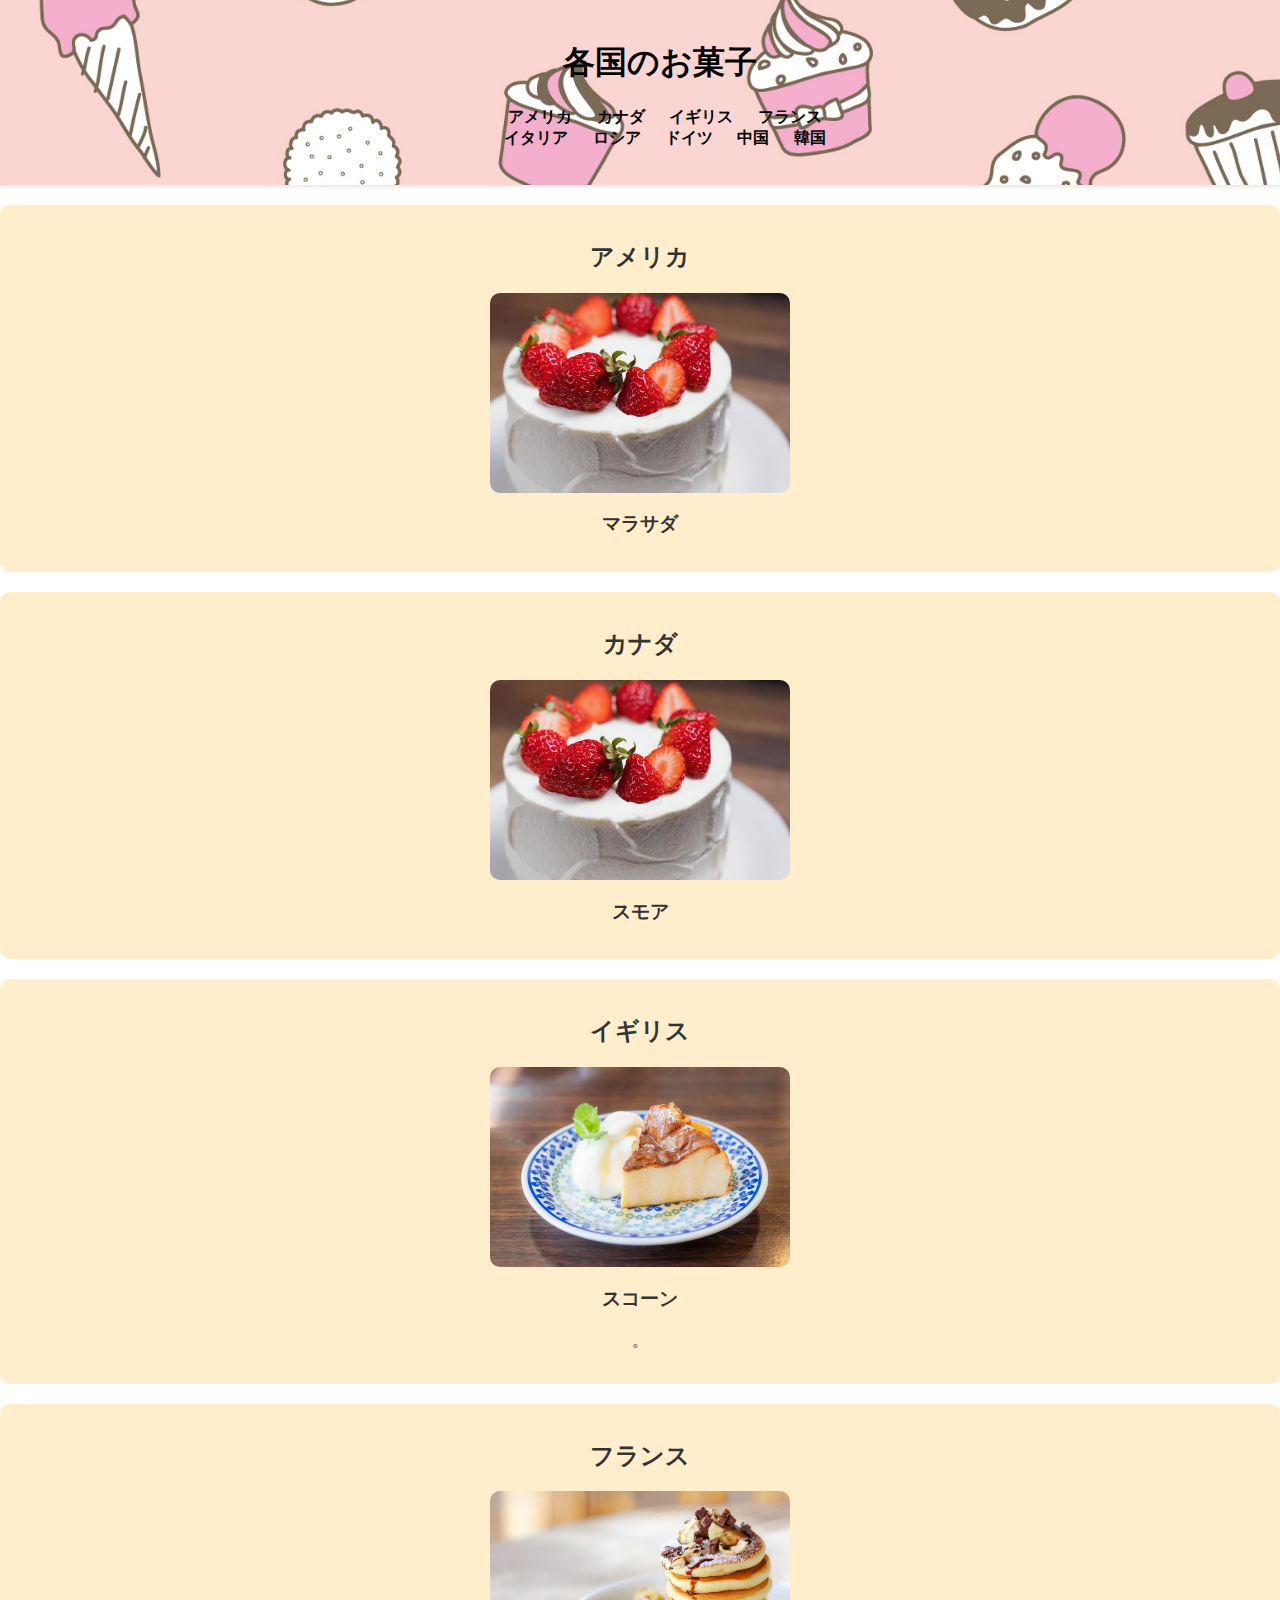
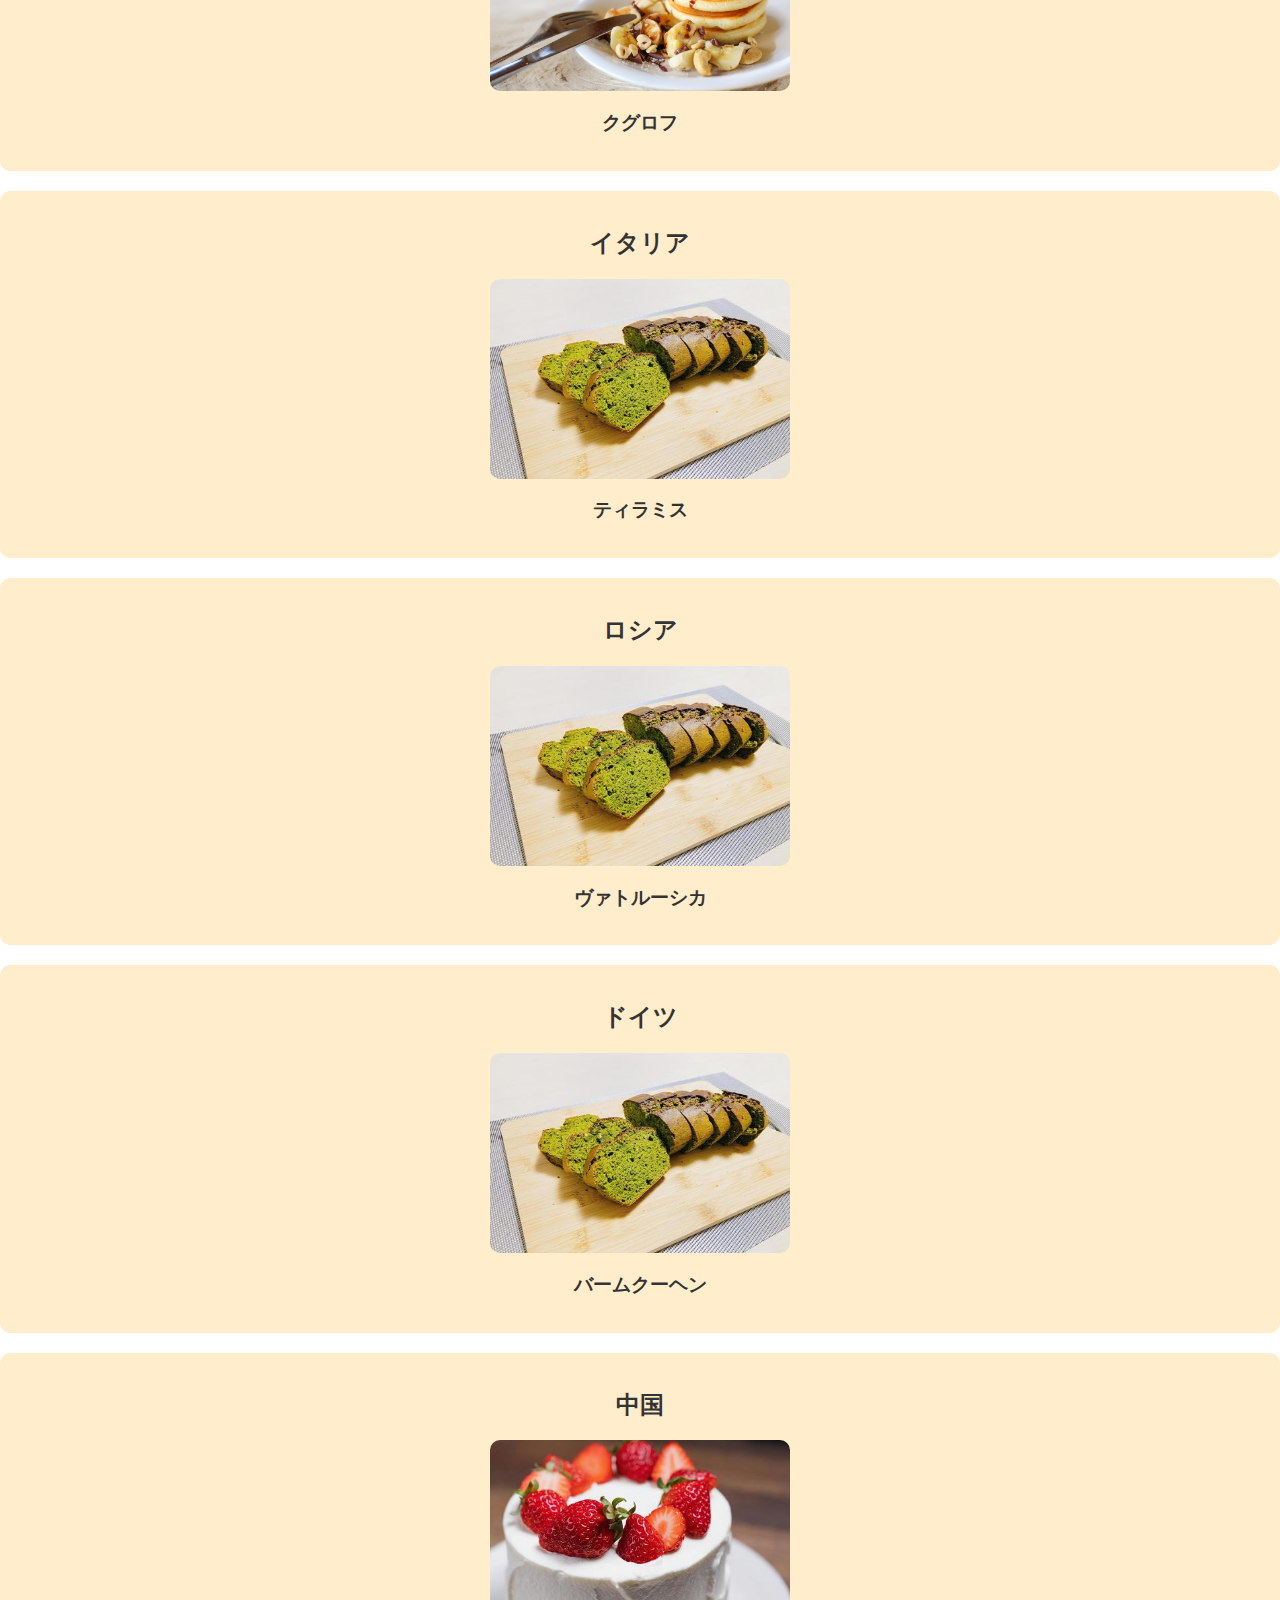
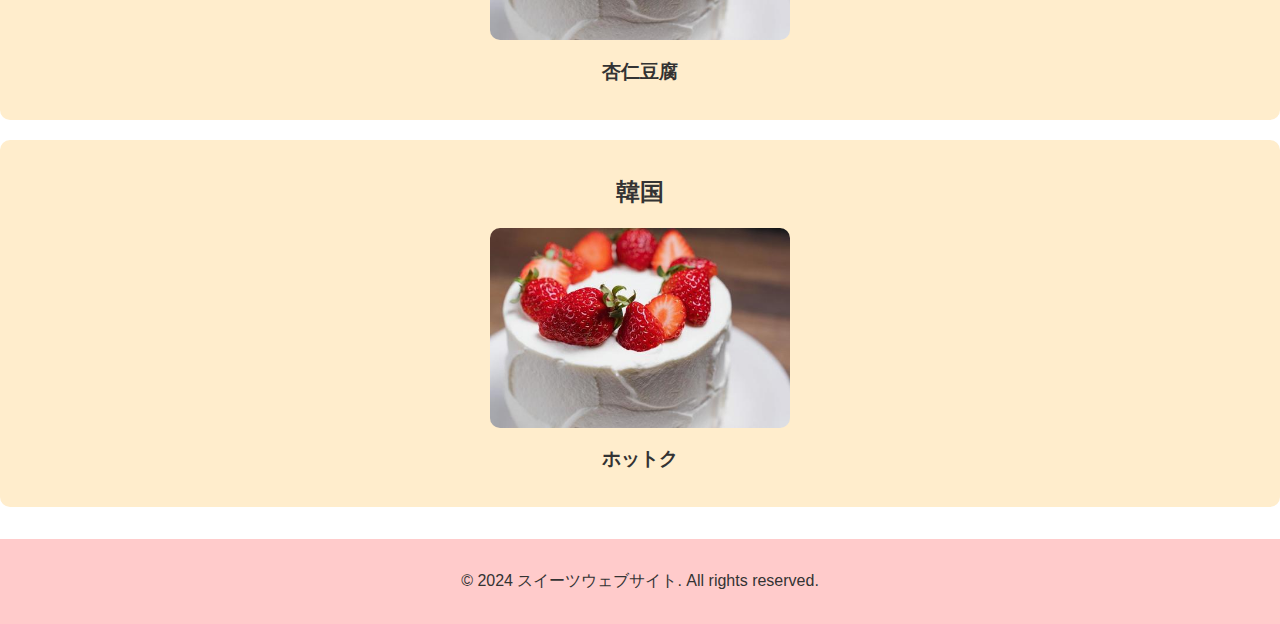
==== a各国のお菓子.html @ 69ffba8b "Add files via upload" ====
<html lang="ja">
<head>
    <meta charset="UTF-8">
    <title>各国のお菓子</title>
    <link rel="stylesheet" href="a.css">
</head>
<body>
    <header>
        <h1>各国のお菓子</h1>
        <nav>
            <ul class="menu">
                <li><a href="#ame">アメリカ</a></li>
                <li><a href="#kana">カナダ</a></li>
                <li><a href="#igi">イギリス</a></li>
                <li><a href="#hura">フランス<br></a></li>
                <li><a href="#ita">イタリア</a></li>
                <li><a href="#rosi">ロシア</a></li>
                <li><a href="#doi">ドイツ</a></li>
                <li><a href="#chuu">中国</a></li>
                <li><a href="#kan">韓国</a></li>
            </ul>
        </nav>
    </header>

    <main>
        <section id="ame">
            <h2>アメリカ</h2>
            <img src="img/shoto.jpeg"width="300" height="200" alt="アメリカ">
            <h3>マラサダ</h3>
            <p>
            </p>

            
        </section>
        <section id="kana">
            <h2>カナダ</h2>
            <img src="img/shoto.jpeg" width="300" height="200"alt="カナダ">
            <h3>スモア</h3>
            <p>
            </p>

            
        </section>

        <section id="igi">
            <h2>イギリス</h2>
            <img src="img/ci-zu.jpeg"width="300" height="200" alt="イギリス">
            <h3>スコーン</h3>
            <p>。
            </p>
        </section>

        <section id="hura">
            <h2>フランス</h2>
            <img src="img/hot.jpeg"width="300" height="200" alt="フランス">
            <h3>クグロフ</h3>
            <p>
            </p>
                 
        </section>

        <section id="ita">
            <h2>イタリア</h2>
            <img src="img/poundo.jpeg"width="300" height="200" alt="イタリア">
            <h3>ティラミス</h3>
            <p>
            </p>
            
        </section>
        <section id="rosi">
            <h2>ロシア</h2>
            <img src="img/poundo.jpeg"width="300" height="200" alt="ロシア">
            <h3>ヴァトルーシカ</h3>
            <p>
            </p>
            
        </section>
        <section id="doi">
            <h2>ドイツ</h2>
            <img src="img/poundo.jpeg"width="300" height="200" alt="ドイツ">
            <h3>バームクーヘン</h3>
            <p>
            </p>
            
        </section>
        <section id="chuu">
                <h2>中国</h2>
                <img src="img/shoto.jpeg" width="300" height="200"alt="中国">
                <h3>杏仁豆腐</h3>
                <p>
                </p>
        </section>
        <section id="kan">
            <h2>韓国</h2>
            <img src="img/shoto.jpeg" width="300" height="200"alt="韓国">
            <h3>ホットク</h3>
            <p>
            </p>
        </section>
    </main>

    <footer>
        <p>&copy; 2024 スイーツウェブサイト. All rights reserved.</p>
    </footer>
</body>
</html>
---- a.css ----
body {
    font-family: 'Arial', sans-serif;
    background: url('background.jpg') no-repeat center center fixed;
    background-size: cover;
    color: #333;
    margin: 0;
    padding: 0;
    text-align: center;
}
header {
    background-image: url('img/446857.jpg'); 
    background-size: cover; 
    background-position: center; 
    padding: 20px;
    box-shadow: 0 2px 4px rgba(0, 0, 0, 0.1);
    color: #000000;
    text-align: center;
    width: 100%;
}
h1 {
    color: #000000;
}
nav .menu {
    list-style-type: none;
    padding: 0;
}
nav .menu li {
    display: inline;
    margin: 0 10px;
}
nav .menu li a {
    color: #000000;
    text-decoration: none;
    font-weight: bold;
}
section {
    margin: 20px 0;
    padding: 20px;
    background-color: #ffedcc;
    border-radius: 10px;
    padding: 1rem;
    text-align: center;
}
img {
    border-radius: 10px;
}
footer  {
        background-color: #ffcbcb;
        color: #333;
        text-align: center;
        padding: 1rem 0;
        width: 100%;
        margin-top: 2rem;
    }
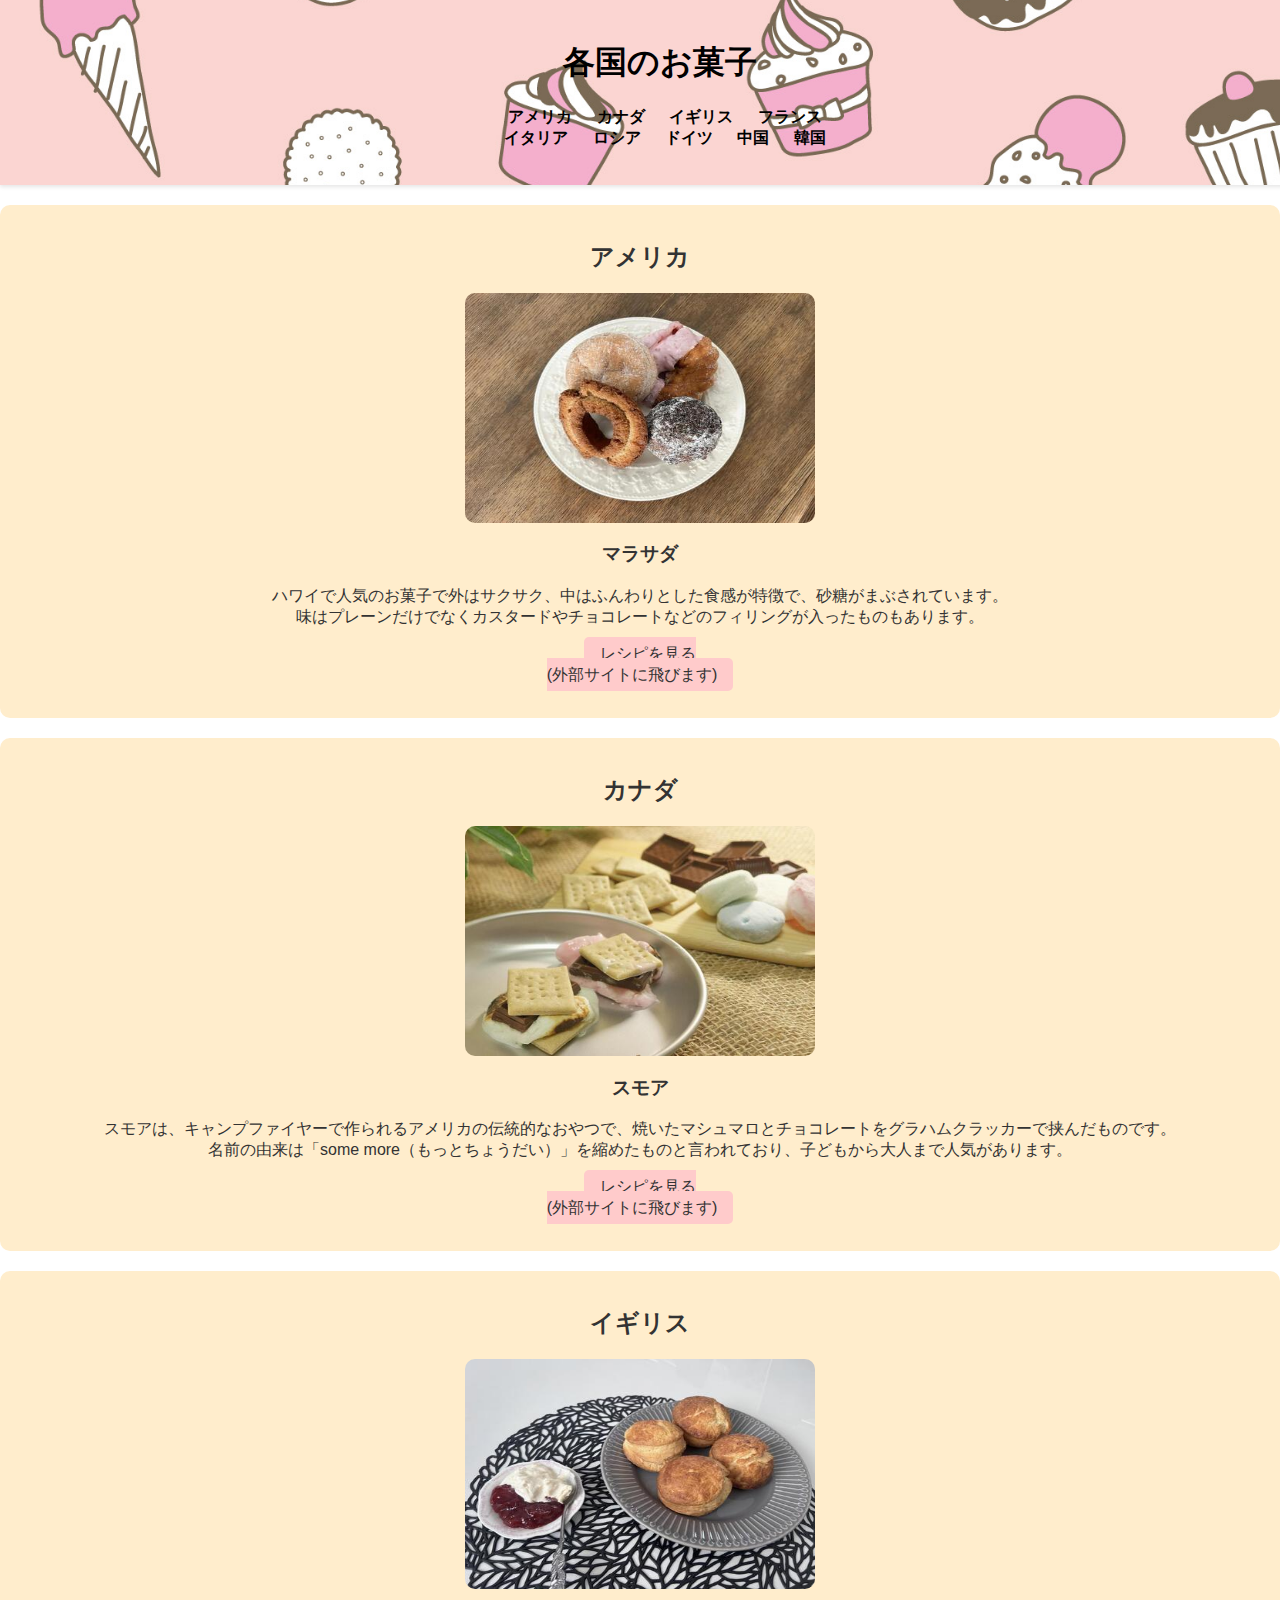
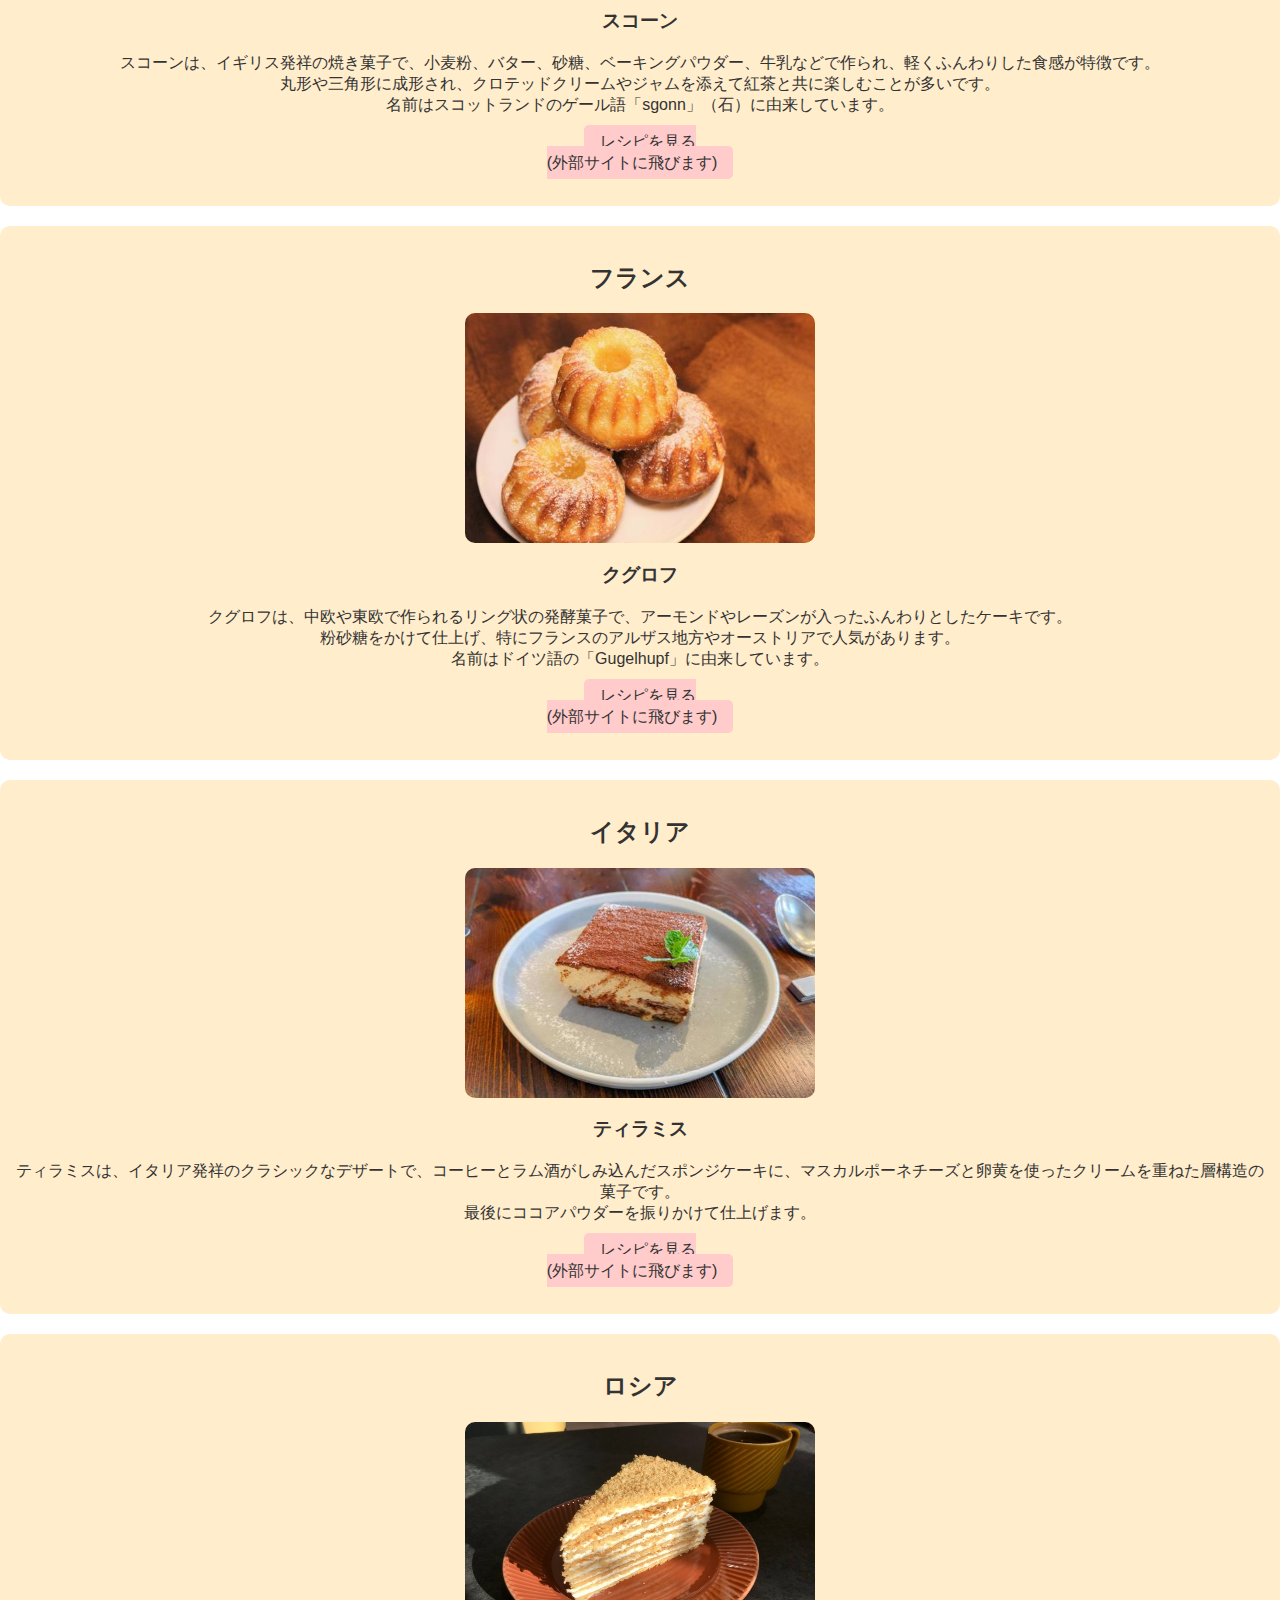
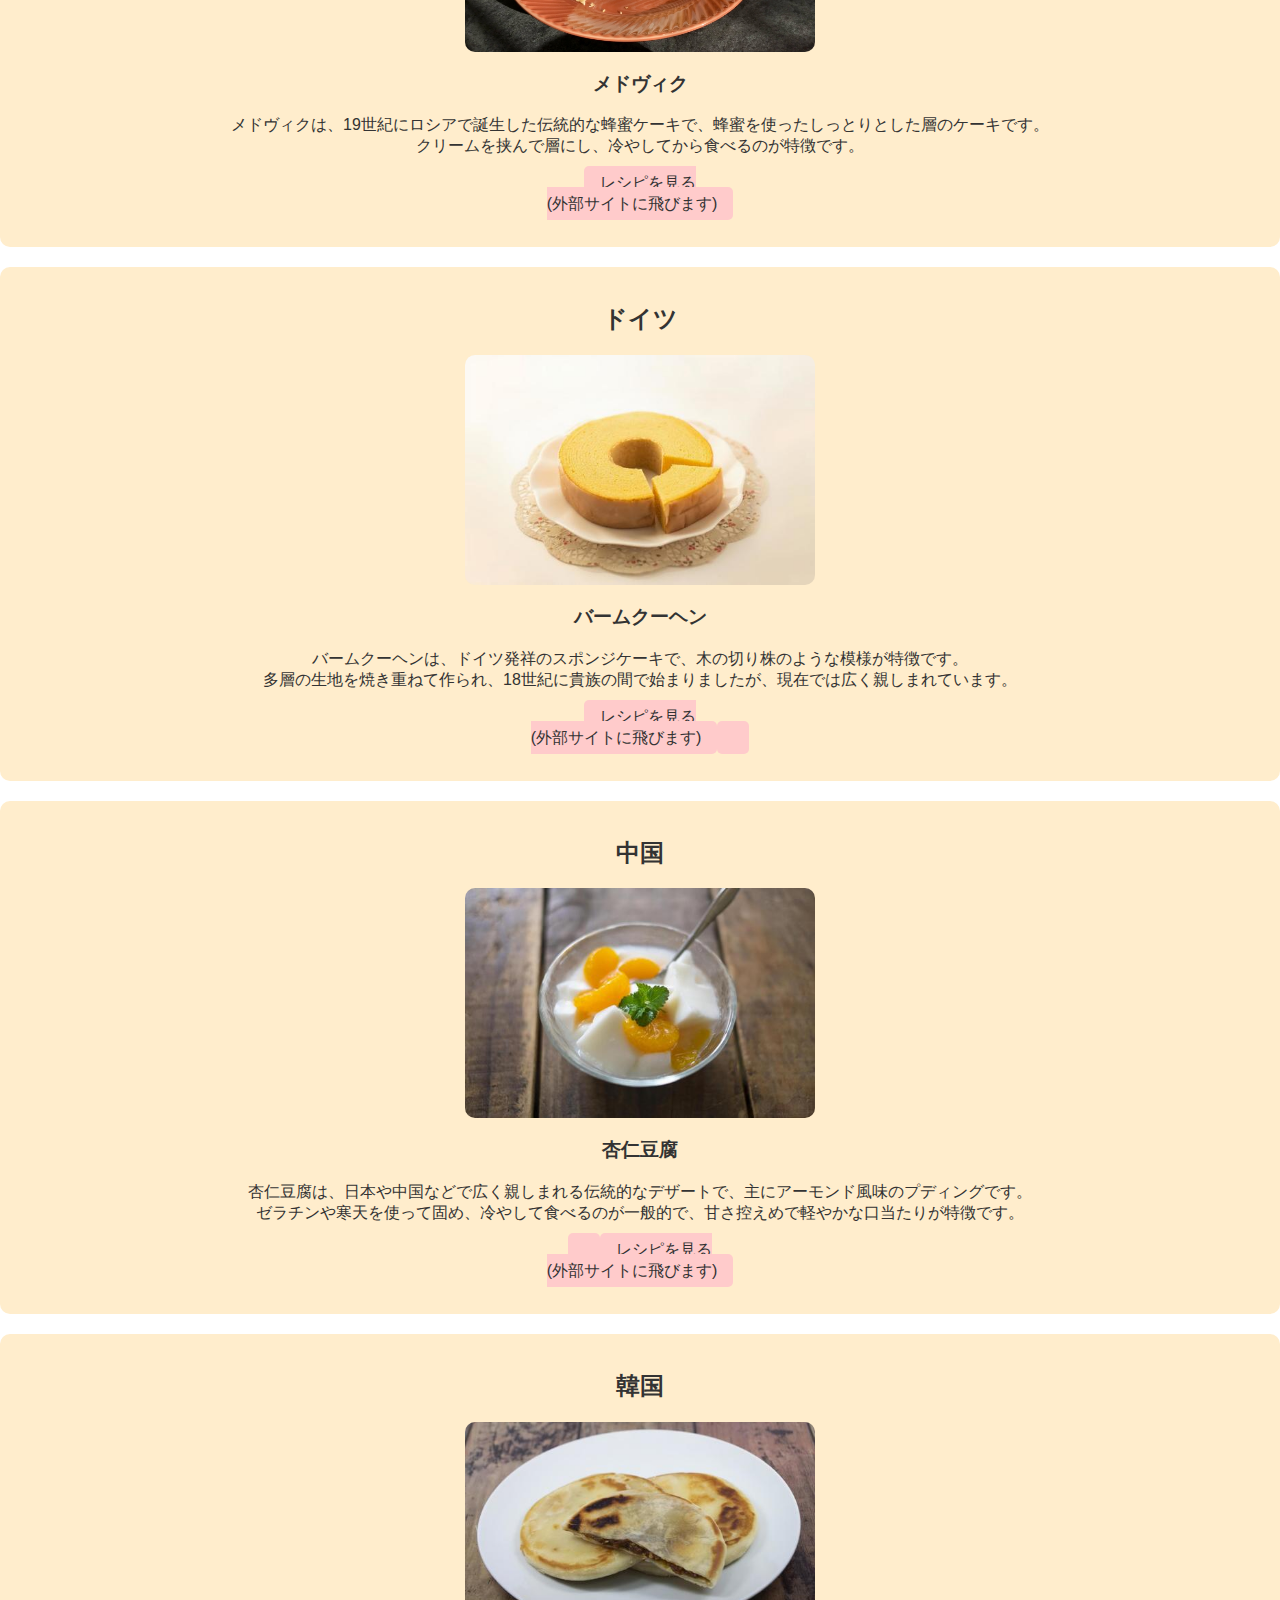
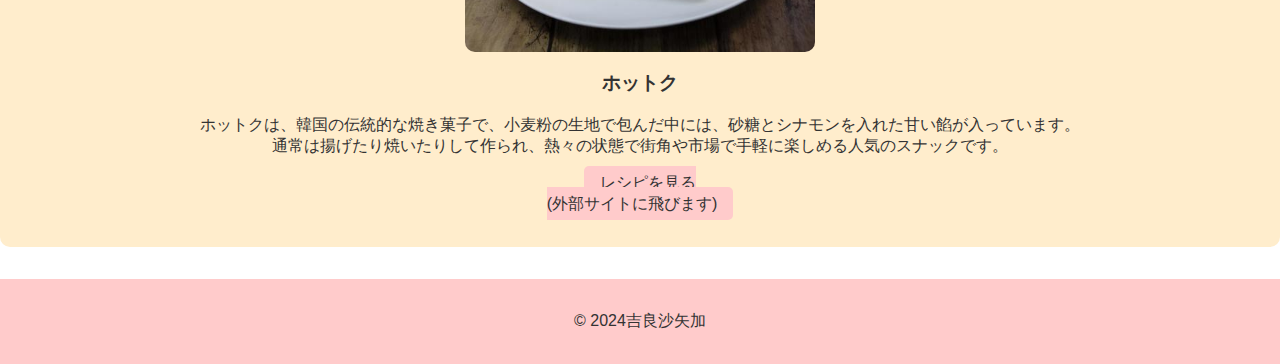
==== commit 9741bec7: "Add files via upload" ====
--- a/a各国のお菓子.html
+++ b/a各国のお菓子.html
@@ -25,82 +25,101 @@
     <main>
         <section id="ame">
             <h2>アメリカ</h2>
-            <img src="img/shoto.jpeg"width="300" height="200" alt="アメリカ">
+            <img src="img/marasada.jpeg"width="350" height="230" alt="アメリカ">
             <h3>マラサダ</h3>
-            <p>
+            <p>ハワイで人気のお菓子で外はサクサク、中はふんわりとした食感が特徴で、砂糖がまぶされています。<br>
+                味はプレーンだけでなくカスタードやチョコレートなどのフィリングが入ったものもあります。<br>
+                <p class="more clear"><a href= "https://cookpad.com/search/%E3%83%9E%E3%83%A9%E3%82%B5%E3%83%80?order=" >レシピを見る<br>(外部サイトに飛びます)</a></p>
             </p>
 
             
         </section>
         <section id="kana">
             <h2>カナダ</h2>
-            <img src="img/shoto.jpeg" width="300" height="200"alt="カナダ">
+            <img src="img/sumoa.jpeg" width="350" height="230"alt="カナダ">
             <h3>スモア</h3>
-            <p>
+            <p>スモアは、キャンプファイヤーで作られるアメリカの伝統的なおやつで、焼いたマシュマロとチョコレートをグラハムクラッカーで挟んだものです。<br>
+                名前の由来は「some more（もっとちょうだい）」を縮めたものと言われており、子どもから大人まで人気があります。<br>
+                <p class="more clear"><a href= "https://cookpad.com/search/%E3%82%B9%E3%83%A2%E3%82%A2?order=" >レシピを見る<br>(外部サイトに飛びます)</a></p>
             </p>
-
-            
         </section>
 
         <section id="igi">
             <h2>イギリス</h2>
-            <img src="img/ci-zu.jpeg"width="300" height="200" alt="イギリス">
+            <img src="img/suko-nn.jpeg"width="350" height="230" alt="イギリス">
             <h3>スコーン</h3>
-            <p>。
+            <p>スコーンは、イギリス発祥の焼き菓子で、小麦粉、バター、砂糖、ベーキングパウダー、牛乳などで作られ、軽くふんわりした食感が特徴です。<br>
+                丸形や三角形に成形され、クロテッドクリームやジャムを添えて紅茶と共に楽しむことが多いです。<br>
+                名前はスコットランドのゲール語「sgonn」（石）に由来しています。<br>
+                <p class="more clear"><a href= "https://cookpad.com/search/%E3%82%B9%E3%82%B3%E3%83%BC%E3%83%B3?order=" >レシピを見る<br>(外部サイトに飛びます)</a></p>
             </p>
         </section>
 
         <section id="hura">
             <h2>フランス</h2>
-            <img src="img/hot.jpeg"width="300" height="200" alt="フランス">
+            <img src="img/kugurohu.jpeg"width="350" height="230" alt="フランス">
             <h3>クグロフ</h3>
-            <p>
+            <p>クグロフは、中欧や東欧で作られるリング状の発酵菓子で、アーモンドやレーズンが入ったふんわりとしたケーキです。<br>
+                粉砂糖をかけて仕上げ、特にフランスのアルザス地方やオーストリアで人気があります。<br>
+                名前はドイツ語の「Gugelhupf」に由来しています。<br>
+                <p class="more clear"><a href= "https://cookpad.com/search/%E3%82%AF%E3%82%B0%E3%83%AD%E3%83%95?order=" >レシピを見る<br>(外部サイトに飛びます)</a></p>
             </p>
                  
         </section>
 
         <section id="ita">
             <h2>イタリア</h2>
-            <img src="img/poundo.jpeg"width="300" height="200" alt="イタリア">
+            <img src="img/texiar.jpeg"width="350" height="230"alt="イタリア">
             <h3>ティラミス</h3>
-            <p>
+            <p>ティラミスは、イタリア発祥のクラシックなデザートで、コーヒーとラム酒がしみ込んだスポンジケーキに、マスカルポーネチーズと卵黄を使ったクリームを重ねた層構造の菓子です。<br>
+                最後にココアパウダーを振りかけて仕上げます。<br>
+                <p class="more clear"><a href= "https://cookpad.com/search/%E3%83%86%E3%82%A3%E3%83%A9%E3%83%9F%E3%82%B9?order=" >レシピを見る<br>(外部サイトに飛びます)</a></p>
             </p>
             
         </section>
         <section id="rosi">
             <h2>ロシア</h2>
-            <img src="img/poundo.jpeg"width="300" height="200" alt="ロシア">
-            <h3>ヴァトルーシカ</h3>
-            <p>
+            <img src="img/25269846_s.jpg"width="350" height="230" alt="ロシア">
+            <h3>メドヴィク</h3>
+            <p>メドヴィクは、19世紀にロシアで誕生した伝統的な蜂蜜ケーキで、蜂蜜を使ったしっとりとした層のケーキです。<br>
+                クリームを挟んで層にし、冷やしてから食べるのが特徴です。<br>
+                <p class="more clear"><a href= "https://cookpad.com/search/%E3%83%A1%E3%83%89%E3%83%B4%E3%82%A3%E3%82%AF?order=" >レシピを見る<br>(外部サイトに飛びます)</a></p>
+
             </p>
             
         </section>
         <section id="doi">
             <h2>ドイツ</h2>
-            <img src="img/poundo.jpeg"width="300" height="200" alt="ドイツ">
+            <img src="img/na-mu.jpeg"width="350" height="230" alt="ドイツ">
             <h3>バームクーヘン</h3>
-            <p>
+            <p>バームクーヘンは、ドイツ発祥のスポンジケーキで、木の切り株のような模様が特徴です。<br>
+                多層の生地を焼き重ねて作られ、18世紀に貴族の間で始まりましたが、現在では広く親しまれています。<br>
+                <p class="more clear"> <a href= "https://cookpad.com/search/%E3%83%90%E3%83%BC%E3%83%A0%E3%82%AF%E3%83%BC%E3%83%98%E3%83%B3?order=" >レシピを見る<br>(外部サイトに飛びます)<a></p>
             </p>
             
         </section>
         <section id="chuu">
                 <h2>中国</h2>
-                <img src="img/shoto.jpeg" width="300" height="200"alt="中国">
+                <img src="img/annin.jpeg" width="350" height="230"alt="中国">
                 <h3>杏仁豆腐</h3>
-                <p>
+                <p>杏仁豆腐は、日本や中国などで広く親しまれる伝統的なデザートで、主にアーモンド風味のプディングです。<br>
+                    ゼラチンや寒天を使って固め、冷やして食べるのが一般的で、甘さ控えめで軽やかな口当たりが特徴です。<br>
+                    <p class="more clear"><a href= "https://cookpad.com/search/%E6%9D%8F%E4%BB%81%E8%B1%86%E8%85%90?order=" >レシピを見る  <br>(外部サイトに飛びます)</a></p>
                 </p>
         </section>
         <section id="kan">
             <h2>韓国</h2>
-            <img src="img/shoto.jpeg" width="300" height="200"alt="韓国">
+            <img src="img/hottoku.jpeg" width="350" height="230"alt="韓国">
             <h3>ホットク</h3>
-            <p>
+            <p>ホットクは、韓国の伝統的な焼き菓子で、小麦粉の生地で包んだ中には、砂糖とシナモンを入れた甘い餡が入っています。<br>
+                通常は揚げたり焼いたりして作られ、熱々の状態で街角や市場で手軽に楽しめる人気のスナックです。<br>
+                <p class="more clear"><a href= "https://cookpad.com/search/%E3%83%9B%E3%83%83%E3%83%88%E3%82%AF?order=" >レシピを見る<br>(外部サイトに飛びます)</a></p>
             </p>
         </section>
     </main>
 
     <footer>
-        <p>&copy; 2024 スイーツウェブサイト. All rights reserved.</p>
+        <p>&copy; 2024吉良沙矢加</p>
     </footer>
 </body>
 </html>--- a/a.css
+++ b/a.css
@@ -1,3 +1,4 @@
+/* ページのベーススタイル */
 body {
     font-family: 'Arial', sans-serif;
     background: url('background.jpg') no-repeat center center fixed;
@@ -7,6 +8,7 @@
     padding: 0;
     text-align: center;
 }
+/* ヘッダーのスタイル */
 header {
     background-image: url('img/446857.jpg'); 
     background-size: cover; 
@@ -20,6 +22,7 @@
 h1 {
     color: #000000;
 }
+/* ナビゲーションメニューのスタイル */
 nav .menu {
     list-style-type: none;
     padding: 0;
@@ -33,6 +36,7 @@
     text-decoration: none;
     font-weight: bold;
 }
+/* セクションのスタイル */
 section {
     margin: 20px 0;
     padding: 20px;
@@ -41,9 +45,11 @@
     padding: 1rem;
     text-align: center;
 }
+/* 画像のスタイル */
 img {
     border-radius: 10px;
 }
+/*フッターのスタイル*/
 footer  {
         background-color: #ffcbcb;
         color: #333;
@@ -52,3 +58,17 @@
         width: 100%;
         margin-top: 2rem;
     }
+/* もっと見るリンクのスタイル */
+.more {
+    text-align: center; 
+    margin-top: 1rem; 
+}
+
+/* もっと見るリンクのホバースタイル */
+.more a {
+    background-color: #ffcbcb; 
+    color: #333; 
+    padding: 0.5rem 1rem; 
+    text-decoration: none; 
+    border-radius: 5px; 
+}
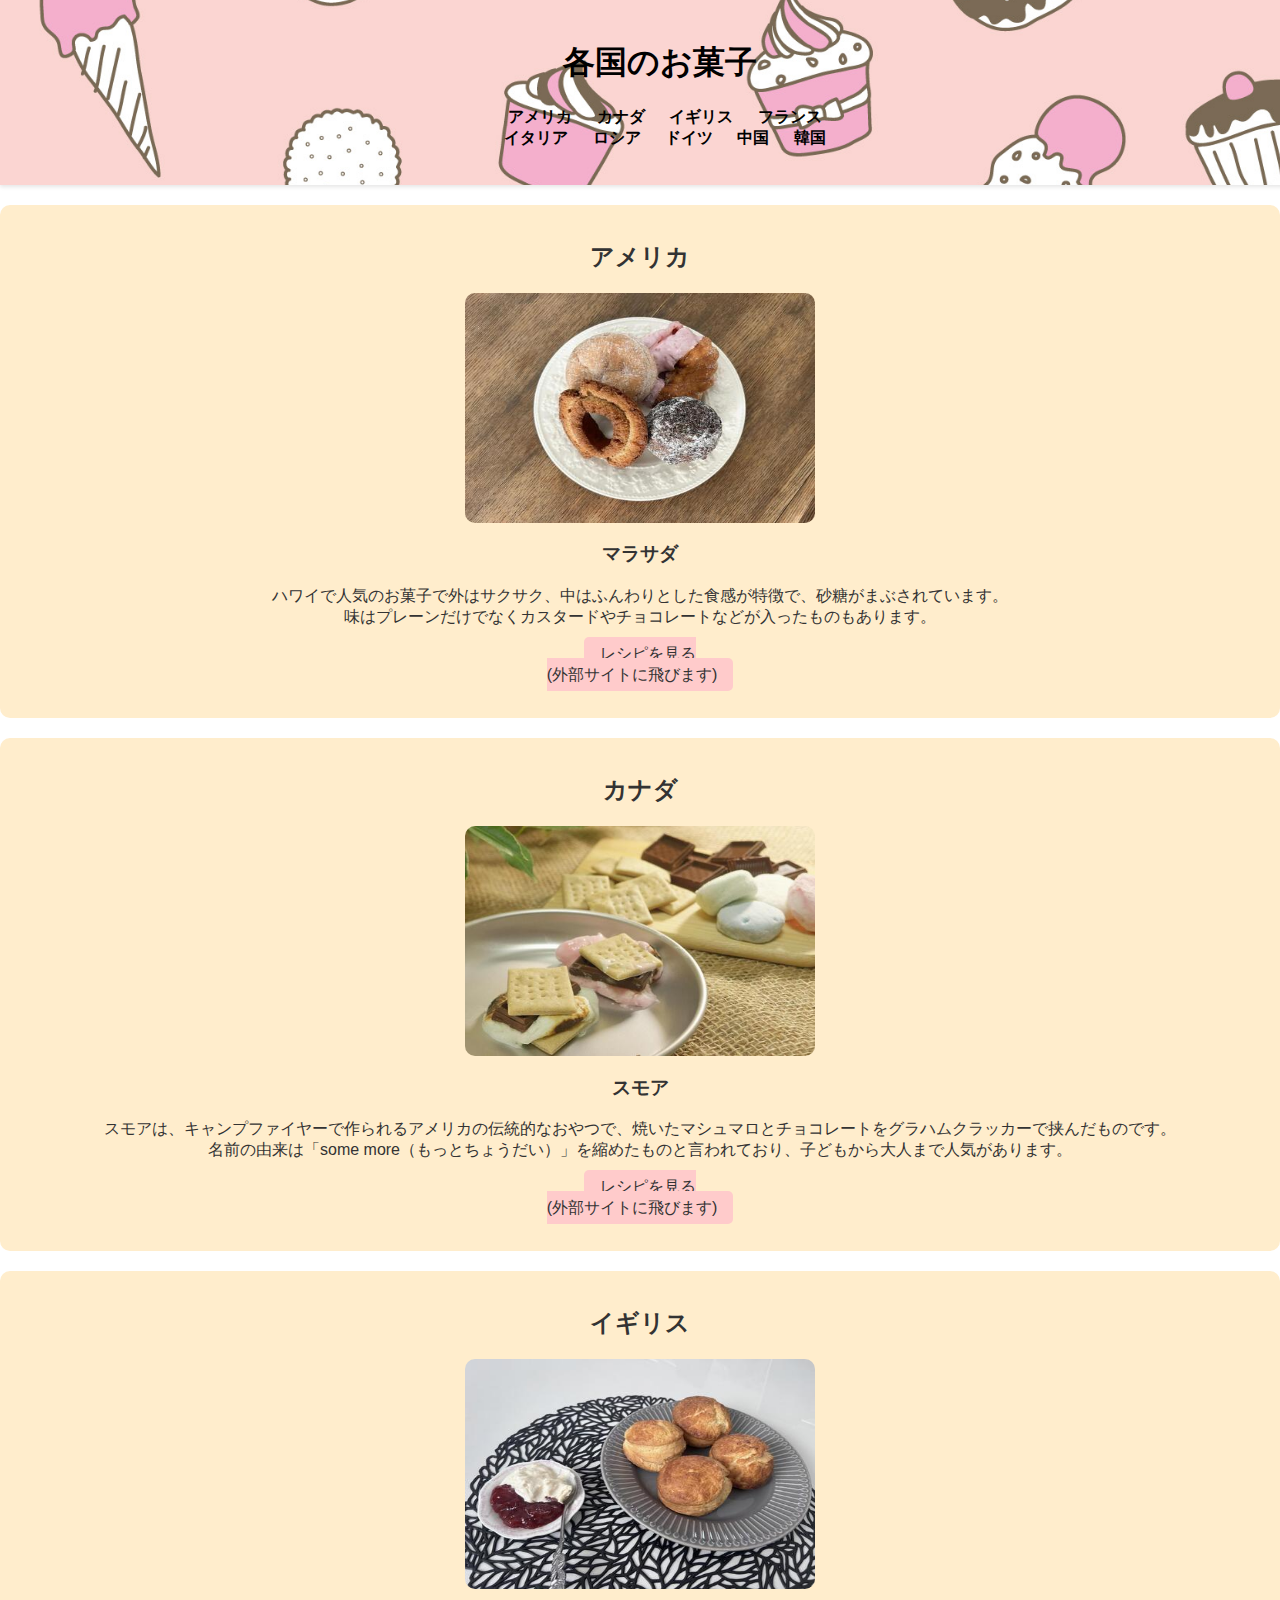
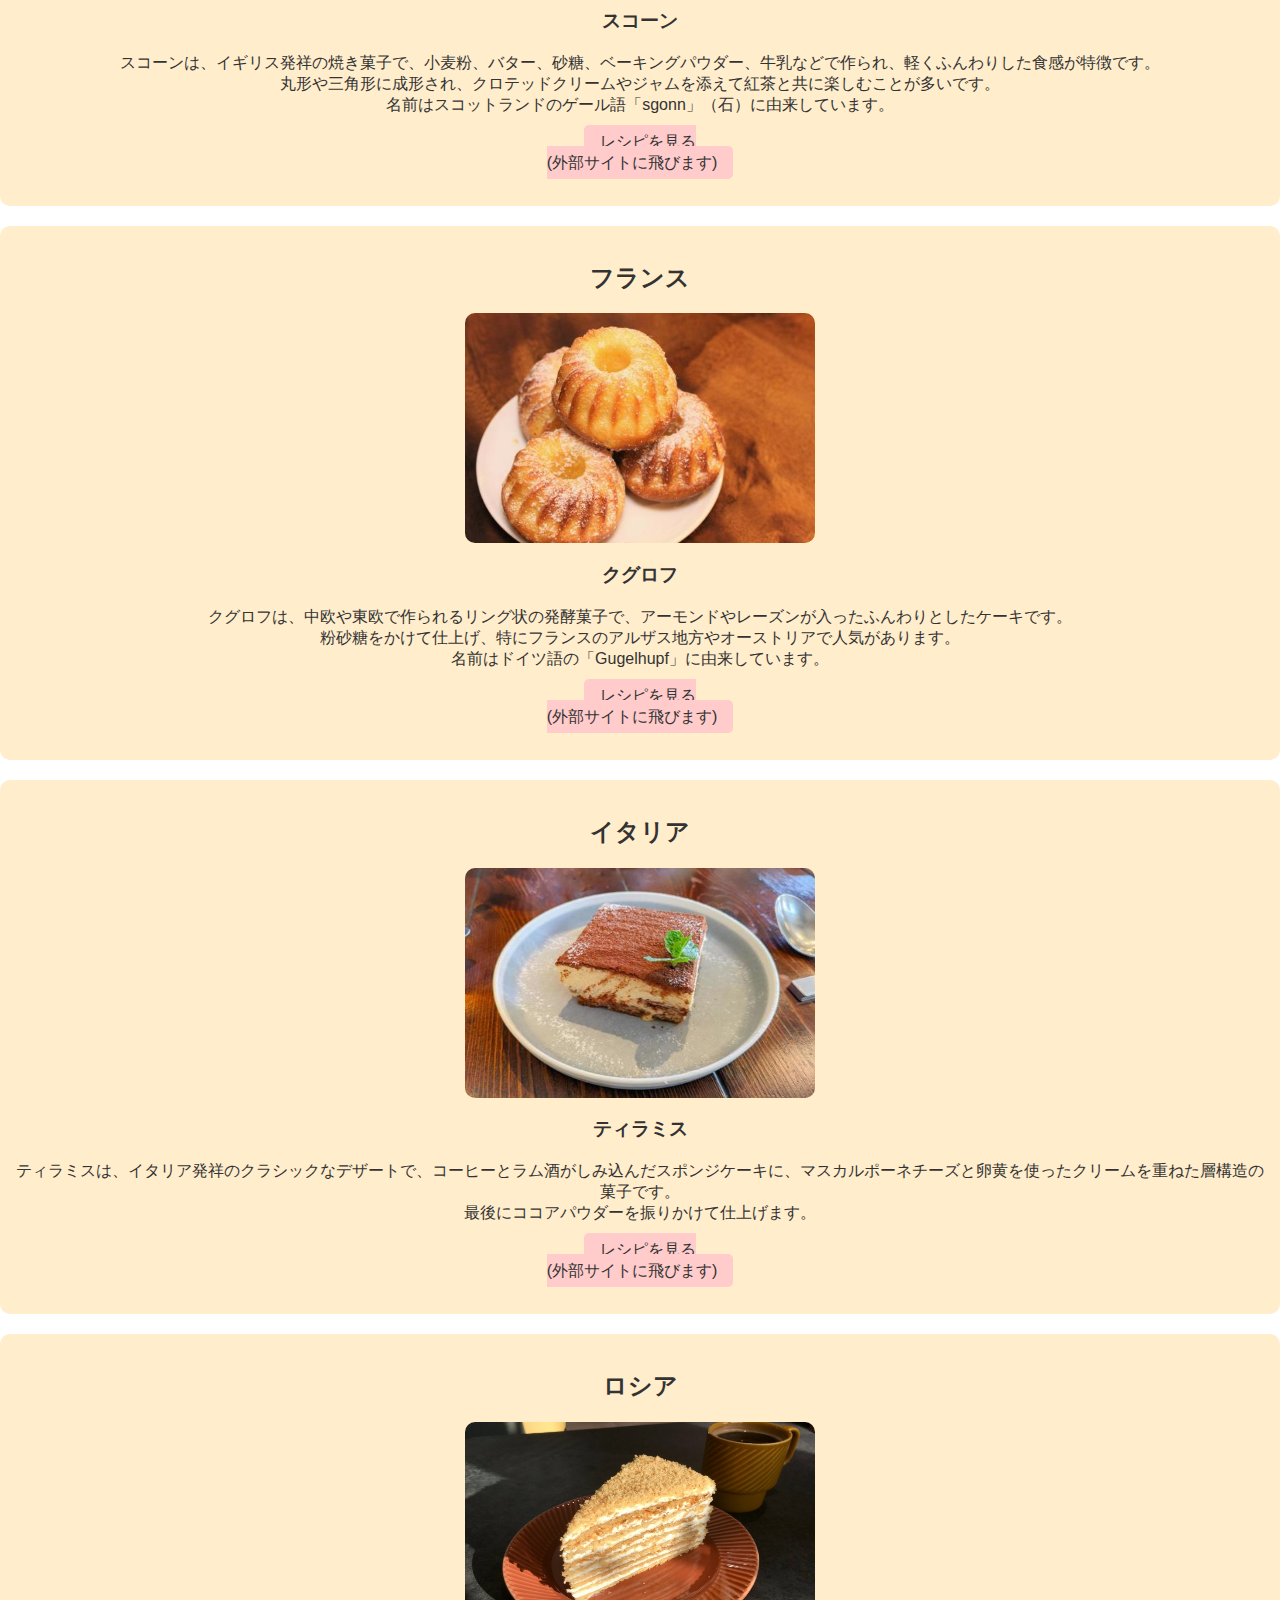
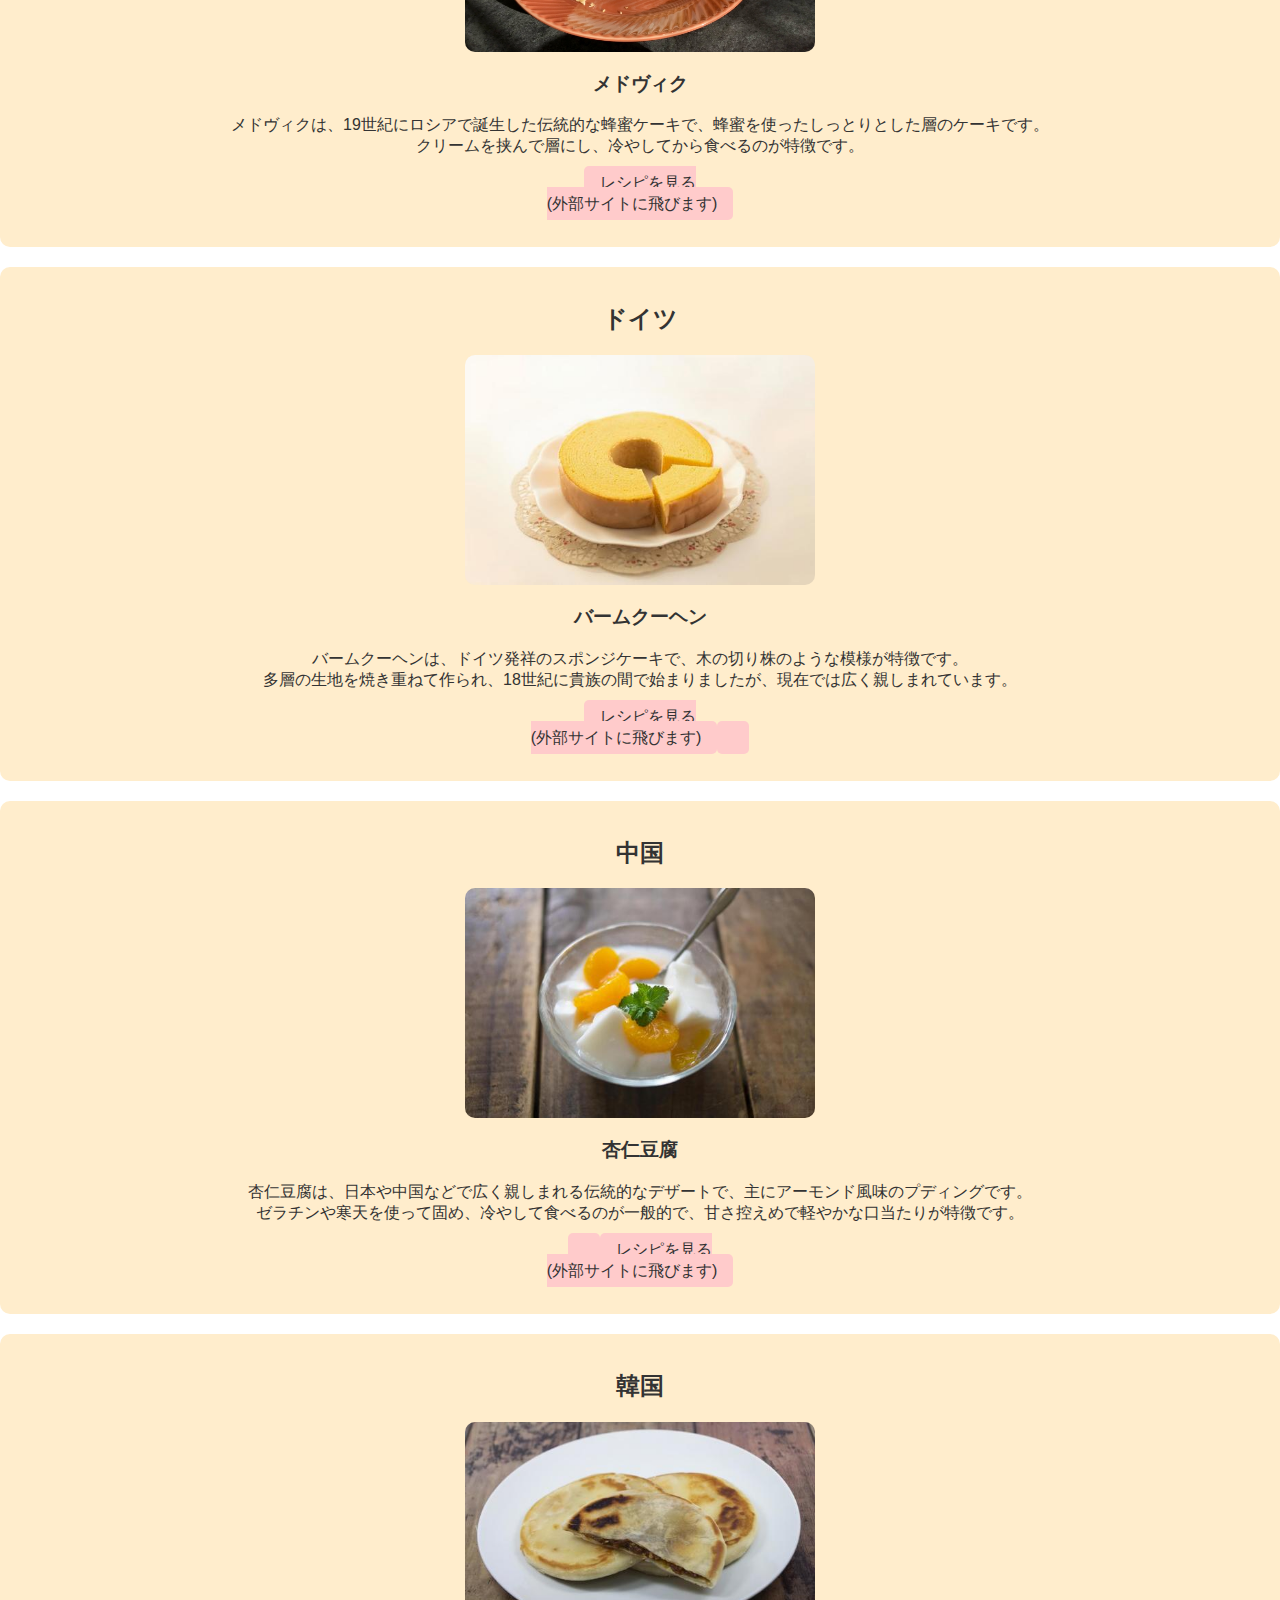
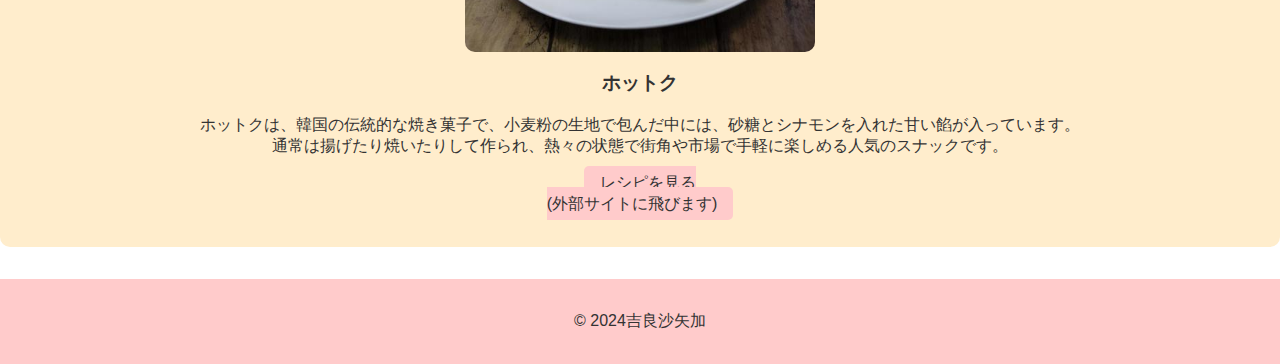
==== commit cfde1f65: "Add files via upload" ====
--- a/a各国のお菓子.html
+++ b/a各国のお菓子.html
@@ -1,8 +1,13 @@
 <html lang="ja">
 <head>
+    <meta http-equiv="=X-UA-Compatible" content="IE=Edge">
+    <meta name="viewport" content="width=device-width,init-scale=1.0">
+    <meta name="format-detection" content="telephone=no">
+
     <meta charset="UTF-8">
     <title>各国のお菓子</title>
     <link rel="stylesheet" href="a.css">
+    <link rel="stylesheet" href="css/base.css" media="all"> 
 </head>
 <body>
     <header>
@@ -28,7 +33,7 @@
             <img src="img/marasada.jpeg"width="350" height="230" alt="アメリカ">
             <h3>マラサダ</h3>
             <p>ハワイで人気のお菓子で外はサクサク、中はふんわりとした食感が特徴で、砂糖がまぶされています。<br>
-                味はプレーンだけでなくカスタードやチョコレートなどのフィリングが入ったものもあります。<br>
+                味はプレーンだけでなくカスタードやチョコレートなどが入ったものもあります。<br>
                 <p class="more clear"><a href= "https://cookpad.com/search/%E3%83%9E%E3%83%A9%E3%82%B5%E3%83%80?order=" >レシピを見る<br>(外部サイトに飛びます)</a></p>
             </p>
 
